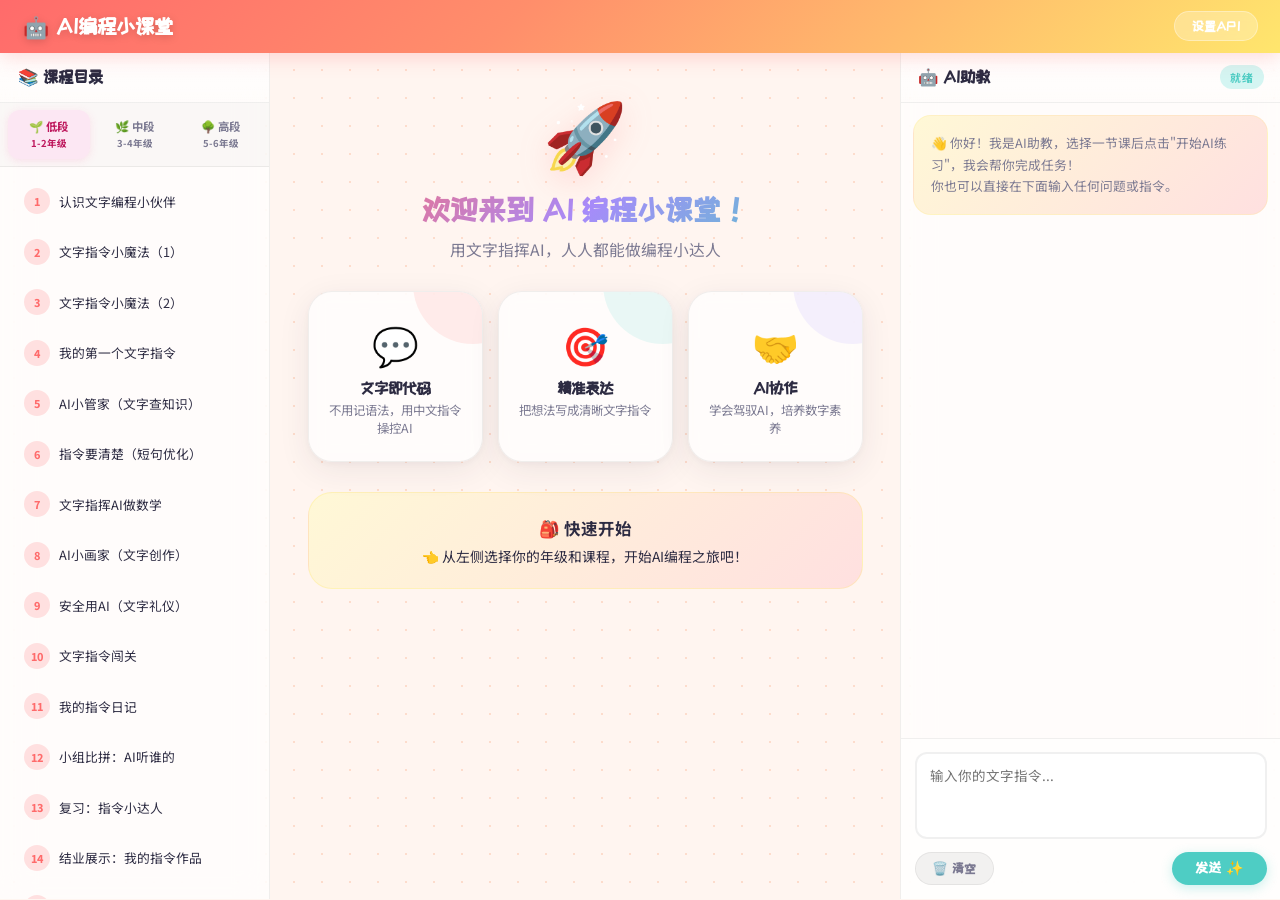
==== index.html @ 0c9fdfef "初始版本：小学AI提示词编程教材网站" ====
<!DOCTYPE html>
<html lang="zh-CN">
<head>
  <meta charset="UTF-8">
  <meta name="viewport" content="width=device-width, initial-scale=1.0">
  <title>🌟 小学AI提示词编程 - 学习平台</title>
  <link rel="stylesheet" href="style.css">
  <link rel="preconnect" href="https://fonts.googleapis.com">
  <link rel="preconnect" href="https://fonts.gstatic.com" crossorigin>
  <link href="https://fonts.googleapis.com/css2?family=ZCOOL+KuaiLe&family=Noto+Sans+SC:wght@400;500;700;900&display=swap" rel="stylesheet">
</head>
<body>
  <!-- 顶部导航栏 -->
  <header class="top-bar">
    <div class="logo">🤖 <span>AI编程小课堂</span></div>
    <div class="api-config">
      <button id="configBtn" class="btn btn-config" onclick="toggleApiConfig()">设置API</button>
      <div id="apiConfigPanel" class="api-config-panel hidden">
        <label>DeepSeek API Key：</label>
        <input type="password" id="apiKeyInput" placeholder="输入你的 API Key">
        <button class="btn btn-save" onclick="saveApiKey()">保存</button>
        <p class="hint">💡 前往 <a href="https://platform.deepseek.com" target="_blank">platform.deepseek.com</a> 获取</p>
      </div>
    </div>
  </header>

  <div class="main-layout">
    <!-- 左侧课程导航 -->
    <aside class="sidebar" id="sidebar">
      <div class="sidebar-header">
        <h2>📚 课程目录</h2>
      </div>
      <div class="level-tabs">
        <button class="level-tab active" data-level="low" onclick="switchLevel('low')">🌱 低段<br><small>1-2年级</small></button>
        <button class="level-tab" data-level="mid" onclick="switchLevel('mid')">🌿 中段<br><small>3-4年级</small></button>
        <button class="level-tab" data-level="high" onclick="switchLevel('high')">🌳 高段<br><small>5-6年级</small></button>
      </div>
      <nav class="lesson-list" id="lessonList">
        <!-- JS动态生成 -->
      </nav>
    </aside>

    <!-- 中间内容区 -->
    <main class="content" id="contentArea">
      <!-- 欢迎页 -->
      <div class="welcome" id="welcomePage">
        <div class="welcome-hero">
          <div class="welcome-icon">🚀</div>
          <h1>欢迎来到 AI 编程小课堂！</h1>
          <p class="welcome-subtitle">用文字指挥AI，人人都能做编程小达人</p>
        </div>
        <div class="features">
          <div class="feature-card">
            <div class="feature-icon">💬</div>
            <h3>文字即代码</h3>
            <p>不用记语法，用中文指令操控AI</p>
          </div>
          <div class="feature-card">
            <div class="feature-icon">🎯</div>
            <h3>精准表达</h3>
            <p>把想法写成清晰文字指令</p>
          </div>
          <div class="feature-card">
            <div class="feature-icon">🤝</div>
            <h3>AI协作</h3>
            <p>学会驾驭AI，培养数字素养</p>
          </div>
        </div>
        <div class="quick-start">
          <h2>🎒 快速开始</h2>
          <p>👈 从左侧选择你的年级和课程，开始AI编程之旅吧！</p>
        </div>
      </div>
      <!-- 课程详情页 -->
      <div class="lesson-detail hidden" id="lessonDetail">
        <div class="lesson-header">
          <span class="lesson-badge" id="lessonBadge"></span>
          <h1 id="lessonTitle"></h1>
        </div>
        <div class="lesson-body" id="lessonBody"></div>
        <button class="btn btn-practice" id="practiceBtn" onclick="startPractice()">
          🚀 开始AI练习
        </button>
      </div>
    </main>

    <!-- 右侧AI对话区 -->
    <aside class="chat-panel" id="chatPanel">
      <div class="chat-header">
        <h2>🤖 AI助教</h2>
        <span class="chat-status" id="chatStatus">就绪</span>
      </div>
      <div class="chat-hint" id="chatHint">
        <p>👋 你好！我是AI助教，选择一节课后点击"开始AI练习"，我会帮你完成任务！</p>
        <p>你也可以直接在下面输入任何问题或指令。</p>
      </div>
      <div class="chat-messages" id="chatMessages"></div>
      <div class="chat-input-area">
        <textarea id="chatInput" placeholder="输入你的文字指令..." rows="3" onkeydown="handleKeyDown(event)"></textarea>
        <div class="chat-actions">
          <button class="btn btn-clear" onclick="clearChat()">🗑️ 清空</button>
          <button class="btn btn-send" id="sendBtn" onclick="sendMessage()">发送 ✨</button>
        </div>
      </div>
    </aside>
  </div>

  <!-- 代码预览弹窗 -->
  <div class="code-preview-modal" id="codePreviewModal">
    <div class="code-preview-container">
      <div class="code-preview-header">
        <span>🎨 代码运行效果</span>
        <button class="code-preview-close" onclick="closeCodePreview()">✕ 关闭</button>
      </div>
      <iframe id="codePreviewFrame" sandbox="allow-scripts allow-same-origin" class="code-preview-iframe"></iframe>
    </div>
  </div>

  <!-- 移动端切换按钮 -->
  <div class="mobile-tabs">
    <button class="mobile-tab active" onclick="showMobileView('sidebar')">📚 课程</button>
    <button class="mobile-tab" onclick="showMobileView('content')">📖 内容</button>
    <button class="mobile-tab" onclick="showMobileView('chat')">🤖 AI</button>
  </div>

  <script src="app.js"></script>
</body>
</html>
---- style.css ----
/* ========================================
   🎨 童趣积木风 — Playful Building Blocks
   ======================================== */

/* ===== Reset & Variables ===== */
*, *::before, *::after { margin: 0; padding: 0; box-sizing: border-box; }

:root {
  /* — Candy Palette — */
  --coral: #FF6B6B;
  --coral-soft: #FFE0E0;
  --sky: #4ECDC4;
  --sky-soft: #D4F5F2;
  --sun: #FFE66D;
  --sun-soft: #FFF8D6;
  --grape: #A78BFA;
  --grape-soft: #EDE9FE;
  --bubblegum: #F472B6;
  --bubblegum-soft: #FCE7F3;
  --ocean: #38BDF8;
  --ocean-soft: #E0F2FE;

  /* — Surfaces — */
  --bg-canvas: #FFF5F0;
  --bg-dots: radial-gradient(circle, #fddccc 1px, transparent 1px);
  --card-glass: rgba(255, 255, 255, .72);
  --card-solid: #ffffff;
  --border-soft: rgba(0, 0, 0, .06);

  /* — Text — */
  --ink: #2D2B42;
  --ink-light: #7C7A92;
  --ink-faint: #B0AECA;

  /* — Shadows — */
  --shadow-card: 0 8px 32px rgba(45, 43, 66, .08), 0 2px 8px rgba(45, 43, 66, .04);
  --shadow-float: 0 12px 40px rgba(45, 43, 66, .12);
  --shadow-btn: 0 6px 20px rgba(255, 107, 107, .3);

  /* — Radii — */
  --r-sm: 12px;
  --r-md: 18px;
  --r-lg: 24px;
  --r-pill: 50px;
}

html { font-size: 15px; scroll-behavior: smooth; }

body {
  font-family: 'Noto Sans SC', 'PingFang SC', system-ui, sans-serif;
  color: var(--ink);
  min-height: 100vh;
  background-color: var(--bg-canvas);
  background-image: var(--bg-dots);
  background-size: 28px 28px;
}

.hidden { display: none !important; }

/* ===== Fun Heading Font ===== */
.logo span, .welcome h1, #lessonTitle, .feature-card h3, .chat-header h2, .sidebar-header h2 {
  font-family: 'ZCOOL KuaiLe', 'Noto Sans SC', cursive;
}

/* ================================================
   TOP BAR — floating candy gradient
   ================================================ */
.top-bar {
  position: sticky; top: 0; z-index: 100;
  display: flex; align-items: center; justify-content: space-between;
  padding: .75rem 1.5rem;
  background: linear-gradient(135deg, var(--coral) 0%, #FF8E6B 40%, var(--sun) 100%);
  color: #fff;
  box-shadow: 0 4px 20px rgba(255, 107, 107, .25);
}
.logo {
  font-size: 1.4rem; font-weight: 900;
  display: flex; align-items: center; gap: .5rem;
  text-shadow: 0 2px 8px rgba(0,0,0,.15);
}

/* — API Config — */
.api-config { position: relative; }
.api-config-panel {
  position: absolute; right: 0; top: 120%;
  background: var(--card-solid); color: var(--ink);
  padding: 1.2rem; border-radius: var(--r-md);
  box-shadow: var(--shadow-float); width: 320px; z-index: 200;
  border: 2px solid var(--border-soft);
}
.api-config-panel label { font-weight: 700; font-size: .85rem; }
.api-config-panel input {
  width: 100%; padding: .55rem .8rem; margin: .5rem 0;
  border: 2px solid var(--border-soft); border-radius: var(--r-sm);
  font-size: .9rem; outline: none; transition: border .2s;
}
.api-config-panel input:focus { border-color: var(--coral); }
.api-config-panel .hint { font-size: .75rem; color: var(--ink-light); margin-top: .4rem; }
.api-config-panel .hint a { color: var(--coral); text-decoration: underline; }

/* ================================================
   BUTTONS — rounded bubbly
   ================================================ */
.btn {
  border: none; cursor: pointer;
  font-family: 'ZCOOL KuaiLe', 'Noto Sans SC', cursive;
  font-weight: 600; border-radius: var(--r-pill);
  transition: all .25s cubic-bezier(.4, 0, .2, 1);
  letter-spacing: .02em;
}
.btn:active { transform: scale(.96); }

.btn-config {
  background: rgba(255,255,255,.25); color: #fff;
  padding: .5rem 1.1rem; font-size: .85rem;
  -webkit-backdrop-filter: blur(4px); backdrop-filter: blur(4px); border: 1.5px solid rgba(255,255,255,.35);
}
.btn-config:hover { background: rgba(255,255,255,.45); }

.btn-save {
  background: var(--coral); color: #fff;
  padding: .45rem 1.4rem; font-size: .85rem;
  box-shadow: 0 3px 12px rgba(255,107,107,.3);
}
.btn-save:hover { background: #FF5252; }

.btn-practice {
  display: block; margin: 2rem auto 0;
  padding: 1rem 2.8rem; font-size: 1.15rem;
  background: linear-gradient(135deg, var(--coral), #FF8E6B, var(--sun));
  background-size: 200% 200%;
  color: #fff; border-radius: var(--r-pill);
  box-shadow: var(--shadow-btn);
  animation: btnShimmer 3s ease infinite, pulse 2s ease-in-out infinite;
  text-shadow: 0 1px 4px rgba(0,0,0,.15);
}
@keyframes btnShimmer {
  0% { background-position: 0% 50%; }
  50% { background-position: 100% 50%; }
  100% { background-position: 0% 50%; }
}
@keyframes pulse {
  0%, 100% { transform: scale(1); }
  50% { transform: scale(1.05); }
}

.btn-send {
  background: var(--sky); color: #fff;
  padding: .55rem 1.5rem; font-size: .95rem;
  box-shadow: 0 3px 12px rgba(78, 205, 196, .3);
}
.btn-send:hover { background: #3DBDB4; }
.btn-send:disabled { background: var(--ink-faint); box-shadow: none; cursor: wait; }

.btn-clear {
  background: rgba(0,0,0,.05); color: var(--ink-light);
  padding: .55rem 1.1rem; font-size: .85rem;
  border: 1.5px solid var(--border-soft);
}
.btn-clear:hover { background: rgba(0,0,0,.08); }

/* ================================================
   MAIN LAYOUT
   ================================================ */
.main-layout { display: flex; height: calc(100vh - 54px); overflow: hidden; }

/* ================================================
   SIDEBAR — frosted glass
   ================================================ */
.sidebar {
  width: 270px; min-width: 270px;
  background: var(--card-glass);
  -webkit-backdrop-filter: blur(16px);
  backdrop-filter: blur(16px);
  border-right: 1.5px solid var(--border-soft);
  display: flex; flex-direction: column; overflow: hidden;
}
.sidebar-header {
  padding: 1rem 1.2rem;
  border-bottom: 1.5px solid var(--border-soft);
  background: linear-gradient(180deg, rgba(255,255,255,.5), transparent);
}
.sidebar-header h2 { font-size: 1.1rem; color: var(--ink); }

/* — Level Tabs — */
.level-tabs {
  display: flex; gap: 4px; padding: .5rem;
  border-bottom: 1.5px solid var(--border-soft);
  background: rgba(0,0,0,.02);
}
.level-tab {
  flex: 1; padding: .55rem .3rem; text-align: center;
  font-size: .76rem; font-weight: 700; font-family: inherit;
  background: none; border: none; cursor: pointer;
  border-radius: var(--r-sm); transition: all .2s;
  color: var(--ink-light);
}
.level-tab:hover { background: rgba(0,0,0,.04); }
.level-tab.active[data-level="low"] {
  background: var(--bubblegum-soft); color: #BE185D;
  box-shadow: 0 2px 8px rgba(244,114,182,.2);
}
.level-tab.active[data-level="mid"] {
  background: var(--ocean-soft); color: #0369A1;
  box-shadow: 0 2px 8px rgba(56,189,248,.2);
}
.level-tab.active[data-level="high"] {
  background: var(--grape-soft); color: #6D28D9;
  box-shadow: 0 2px 8px rgba(167,139,250,.2);
}

/* — Lesson List — */
.lesson-list { flex: 1; overflow-y: auto; padding: .5rem .6rem; }
.lesson-item {
  padding: .65rem .9rem; margin: 3px 0; border-radius: var(--r-sm); cursor: pointer;
  font-size: .85rem; transition: all .2s; display: flex; align-items: center; gap: .6rem;
  border: 1.5px solid transparent;
}
.lesson-item:hover {
  background: rgba(255, 107, 107, .06);
  border-color: rgba(255, 107, 107, .15);
  transform: translateX(4px);
}
.lesson-item.active {
  background: linear-gradient(135deg, var(--coral), #FF8E6B);
  color: #fff; font-weight: 600;
  box-shadow: 0 4px 14px rgba(255, 107, 107, .25);
  border-color: transparent;
}
.lesson-num {
  width: 26px; height: 26px; border-radius: 50%;
  display: flex; align-items: center; justify-content: center;
  font-size: .72rem; font-weight: 800; flex-shrink: 0;
  transition: all .2s;
}
.lesson-item .lesson-num { background: var(--coral-soft); color: var(--coral); }
.lesson-item.active .lesson-num { background: rgba(255,255,255,.3); color: #fff; }

/* ================================================
   CONTENT AREA
   ================================================ */
.content {
  flex: 1; overflow-y: auto; padding: 2rem 2.5rem;
  background: transparent;
}

/* — Welcome Page — */
.welcome { max-width: 680px; margin: 0 auto; text-align: center; }
.welcome-hero { margin-bottom: 2rem; }
.welcome-icon {
  font-size: 4.5rem; margin-bottom: .6rem;
  animation: float 3s ease-in-out infinite;
  filter: drop-shadow(0 8px 16px rgba(255,107,107,.2));
}
@keyframes float {
  0%, 100% { transform: translateY(0) rotate(0deg); }
  50% { transform: translateY(-14px) rotate(3deg); }
}
.welcome h1 {
  font-size: 2rem;
  background: linear-gradient(135deg, var(--coral), var(--grape), var(--sky));
  -webkit-background-clip: text; -webkit-text-fill-color: transparent;
  background-clip: text;
  line-height: 1.4;
}
.welcome-subtitle {
  color: var(--ink-light); font-size: 1.05rem; margin-top: .5rem;
}
.features {
  display: grid; grid-template-columns: repeat(3, 1fr);
  gap: 1rem; margin: 2rem 0;
}
.feature-card {
  background: var(--card-glass);
  -webkit-backdrop-filter: blur(8px); backdrop-filter: blur(8px);
  padding: 1.6rem 1.2rem; border-radius: var(--r-lg);
  box-shadow: var(--shadow-card);
  border: 1.5px solid var(--border-soft);
  transition: transform .25s, box-shadow .25s;
  position: relative; overflow: hidden;
}
.feature-card::before {
  content: ''; position: absolute; top: -40%; right: -30%;
  width: 120px; height: 120px; border-radius: 50%;
  opacity: .12; z-index: 0;
}
.feature-card:nth-child(1)::before { background: var(--coral); }
.feature-card:nth-child(2)::before { background: var(--sky); }
.feature-card:nth-child(3)::before { background: var(--grape); }
.feature-card:hover {
  transform: translateY(-6px) rotate(-1deg);
  box-shadow: var(--shadow-float);
}
.feature-icon { font-size: 2.5rem; margin-bottom: .6rem; position: relative; z-index: 1; }
.feature-card h3 { font-size: 1.05rem; margin-bottom: .35rem; position: relative; z-index: 1; }
.feature-card p { font-size: .83rem; color: var(--ink-light); position: relative; z-index: 1; }

.quick-start {
  background: linear-gradient(135deg, var(--sun-soft), var(--coral-soft));
  padding: 1.5rem; border-radius: var(--r-lg); margin-top: 1rem;
  border: 1.5px solid rgba(255, 230, 109, .3);
}
.quick-start h2 { font-size: 1.1rem; margin-bottom: .4rem; }
.quick-start p { font-size: .92rem; }

/* ================================================
   LESSON DETAIL
   ================================================ */
.lesson-header { margin-bottom: 1.5rem; }
.lesson-badge {
  display: inline-block; padding: .3rem .9rem; border-radius: var(--r-pill);
  font-size: .78rem; font-weight: 700; margin-bottom: .6rem;
  letter-spacing: .03em;
}
.badge-low { background: var(--bubblegum-soft); color: #BE185D; }
.badge-mid { background: var(--ocean-soft); color: #0369A1; }
.badge-high { background: var(--grape-soft); color: #6D28D9; }

#lessonTitle {
  font-size: 1.6rem; line-height: 1.3;
  background: linear-gradient(135deg, var(--ink), var(--grape));
  -webkit-background-clip: text; -webkit-text-fill-color: transparent;
  background-clip: text;
}

.lesson-body { line-height: 1.85; font-size: .95rem; }
.lesson-body h3 {
  font-size: 1.1rem; margin: 1.4rem 0 .5rem;
  color: var(--coral);
  font-family: 'ZCOOL KuaiLe', cursive;
}
.lesson-body .task-step {
  background: var(--card-glass);
  -webkit-backdrop-filter: blur(4px); backdrop-filter: blur(4px);
  padding: 1rem 1.2rem; border-radius: var(--r-sm); margin: .6rem 0;
  border-left: 4px solid var(--sky);
  box-shadow: 0 2px 8px rgba(0,0,0,.03);
}
.lesson-body .task-step strong { color: var(--sky); }

.lesson-body .sample-prompt {
  background: linear-gradient(135deg, #2D2B42, #3D3B56);
  color: #E8E6F0; padding: 1.1rem 1.3rem; border-radius: var(--r-md);
  margin: .8rem 0; font-family: 'Courier New', monospace; font-size: .88rem;
  position: relative; line-height: 1.65; white-space: pre-wrap;
  border: 1.5px solid rgba(167, 139, 250, .2);
  box-shadow: 0 4px 16px rgba(45, 43, 66, .15);
  display: flex; flex-direction: column; gap: .5rem;
}
.lesson-body .sample-prompt .copy-btn {
  align-self: flex-end; order: -1;
  background: rgba(255,255,255,.1); border: 1px solid rgba(255,255,255,.15);
  color: #A78BFA; padding: .3rem .7rem; border-radius: var(--r-sm);
  cursor: pointer; font-size: .75rem; transition: all .2s;
  flex-shrink: 0;
}
.lesson-body .sample-prompt .copy-btn:hover { background: rgba(255,255,255,.2); color: #fff; }

.lesson-body .checklist { list-style: none; margin: .8rem 0; }
.lesson-body .checklist li {
  padding: .45rem 0; font-size: .9rem;
  display: flex; align-items: center; gap: .4rem;
}
.lesson-body .checklist li::before {
  content: '☐'; color: var(--sky); font-weight: 700; font-size: 1.1rem;
}

/* ================================================
   CHAT PANEL — bubbly conversation
   ================================================ */
.chat-panel {
  width: 380px; min-width: 340px;
  background: var(--card-glass);
  -webkit-backdrop-filter: blur(16px);
  backdrop-filter: blur(16px);
  border-left: 1.5px solid var(--border-soft);
  display: flex; flex-direction: column;
}
.chat-header {
  padding: .85rem 1.1rem;
  border-bottom: 1.5px solid var(--border-soft);
  display: flex; align-items: center; justify-content: space-between;
  background: linear-gradient(180deg, rgba(255,255,255,.5), transparent);
}
.chat-header h2 { font-size: 1.1rem; color: var(--ink); }
.chat-status {
  font-size: .72rem; padding: .25rem .7rem;
  background: var(--sky-soft); color: var(--sky);
  border-radius: var(--r-pill); font-weight: 700;
  letter-spacing: .03em;
}

.chat-hint {
  padding: 1.1rem; margin: .8rem;
  background: linear-gradient(135deg, var(--sun-soft), var(--coral-soft));
  border-radius: var(--r-md); font-size: .85rem;
  color: var(--ink-light); line-height: 1.7;
  border: 1.5px solid rgba(255, 230, 109, .2);
}

.chat-messages {
  flex: 1; overflow-y: auto; padding: .8rem;
  display: flex; flex-direction: column; gap: .7rem;
}

.chat-msg {
  max-width: 90%; padding: .9rem 1.1rem;
  border-radius: var(--r-md); font-size: .88rem; line-height: 1.7;
  animation: msgIn .3s cubic-bezier(.4, 0, .2, 1);
  box-shadow: 0 2px 8px rgba(0,0,0,.04);
}
@keyframes msgIn {
  from { opacity: 0; transform: translateY(10px) scale(.97); }
  to { opacity: 1; transform: translateY(0) scale(1); }
}
.chat-msg.user {
  align-self: flex-end;
  background: linear-gradient(135deg, var(--grape-soft), #F3EFFE);
  color: var(--ink);
  border-bottom-right-radius: 6px;
  border: 1.5px solid rgba(167, 139, 250, .15);
}
.chat-msg.ai {
  align-self: flex-start;
  background: var(--card-solid);
  color: var(--ink);
  border-bottom-left-radius: 6px;
  border: 1.5px solid var(--border-soft);
}
.chat-msg.ai pre {
  background: linear-gradient(135deg, #2D2B42, #3D3B56);
  color: #E8E6F0; padding: .9rem; border-radius: var(--r-sm);
  margin: .5rem 0; overflow-x: auto; font-size: .82rem;
  white-space: pre-wrap; word-break: break-all;
  border: 1px solid rgba(167, 139, 250, .15);
}
.chat-msg.ai code {
  background: rgba(167, 139, 250, .1); color: var(--grape);
  padding: .15rem .4rem; border-radius: 6px; font-size: .84rem;
}
.chat-msg.ai pre code { background: none; padding: 0; color: inherit; }
.chat-msg.system {
  align-self: center;
  background: linear-gradient(135deg, var(--sun-soft), var(--coral-soft));
  color: #92400e; font-size: .8rem; text-align: center;
  padding: .5rem 1.1rem; border-radius: var(--r-pill);
  border: 1px solid rgba(255, 230, 109, .3);
}
.chat-msg .typing-dots::after {
  content: ''; animation: dots 1.2s infinite;
}
@keyframes dots { 0%{content:'.'} 33%{content:'..'} 66%{content:'...'} }

.typing-cursor {
  display: inline-block; color: var(--sky);
  animation: blink .6s infinite;
  font-weight: 700; margin-left: 1px;
}
@keyframes blink { 0%,100%{opacity:1} 50%{opacity:0} }

.chat-input-area {
  padding: .9rem; border-top: 1.5px solid var(--border-soft);
  background: rgba(255,255,255,.5);
}
.chat-input-area textarea {
  width: 100%; border: 2px solid var(--border-soft);
  border-radius: var(--r-sm); padding: .75rem .9rem;
  font-family: inherit; font-size: .9rem;
  resize: none; outline: none; transition: border .2s;
  background: var(--card-solid);
}
.chat-input-area textarea:focus { border-color: var(--sky); }
.chat-actions { display: flex; justify-content: space-between; margin-top: .6rem; }

/* ================================================
   MOBILE RESPONSIVE
   ================================================ */
.mobile-tabs { display: none; }
@media (max-width: 900px) {
  .main-layout { flex-direction: column; }
  .sidebar, .chat-panel {
    width: 100%; min-width: 100%; display: none; border: none;
  }
  .sidebar.show, .chat-panel.show, .content.show { display: flex; flex: 1; }
  .content.show { display: block; }
  .content { padding: 1.2rem; }
  .mobile-tabs {
    display: flex; position: fixed; bottom: 0; left: 0; right: 0; z-index: 100;
    background: var(--card-glass);
    -webkit-backdrop-filter: blur(12px); backdrop-filter: blur(12px);
    border-top: 1.5px solid var(--border-soft); padding: .35rem;
    box-shadow: 0 -4px 20px rgba(0,0,0,.06);
  }
  .mobile-tab {
    flex: 1; padding: .65rem; border: none; background: none;
    font-size: .85rem; font-weight: 600; cursor: pointer;
    border-radius: var(--r-sm); transition: all .2s;
    font-family: 'ZCOOL KuaiLe', cursive; color: var(--ink-light);
  }
  .mobile-tab.active {
    background: linear-gradient(135deg, var(--coral), #FF8E6B);
    color: #fff; box-shadow: 0 3px 12px rgba(255,107,107,.25);
  }
  .features { grid-template-columns: 1fr; }
}

/* ================================================
   SCROLLBAR — candy thin
   ================================================ */
::-webkit-scrollbar { width: 6px; }
::-webkit-scrollbar-track { background: transparent; }
::-webkit-scrollbar-thumb {
  background: linear-gradient(180deg, var(--coral-soft), var(--grape-soft));
  border-radius: 3px;
}
::-webkit-scrollbar-thumb:hover { background: var(--coral); }


/* ================================================
   CODE RUN BUTTON & PREVIEW MODAL
   ================================================ */
.code-block-wrap {
  position: relative; margin: .5rem 0;
}
.btn-run-code {
  display: block; width: 100%; margin-top: .5rem;
  padding: .7rem 1rem; border: 2px solid #10B981; border-radius: var(--r-sm);
  background: linear-gradient(135deg, #10B981, #059669);
  color: #fff; font-family: 'ZCOOL KuaiLe', cursive;
  font-size: 1rem; font-weight: 700; cursor: pointer;
  transition: all .25s; letter-spacing: .06em;
  box-shadow: 0 4px 14px rgba(16, 185, 129, .4);
  text-shadow: 0 1px 2px rgba(0,0,0,.2);
}
.btn-run-code:hover {
  transform: translateY(-2px) scale(1.02);
  background: linear-gradient(135deg, #059669, #047857);
  box-shadow: 0 6px 20px rgba(16, 185, 129, .5);
}
.btn-run-code:active { transform: scale(.97); }

.code-preview-modal {
  display: none; position: fixed; inset: 0; z-index: 1000;
  background: rgba(0,0,0,.5);
  -webkit-backdrop-filter: blur(6px); backdrop-filter: blur(6px);
  align-items: center; justify-content: center;
}
.code-preview-modal.show { display: flex; }

.code-preview-container {
  width: 90%; max-width: 700px; height: 75vh;
  background: var(--card-solid); border-radius: var(--r-lg);
  box-shadow: 0 20px 60px rgba(0,0,0,.2);
  display: flex; flex-direction: column; overflow: hidden;
  border: 2px solid var(--border-soft);
  animation: modalIn .3s cubic-bezier(.4, 0, .2, 1);
}
@keyframes modalIn {
  from { opacity: 0; transform: scale(.9) translateY(20px); }
  to { opacity: 1; transform: scale(1) translateY(0); }
}

.code-preview-header {
  display: flex; align-items: center; justify-content: space-between;
  padding: .8rem 1.2rem;
  background: linear-gradient(135deg, var(--mint-soft), var(--sky-soft));
  border-bottom: 1.5px solid var(--border-soft);
  font-family: 'ZCOOL KuaiLe', cursive; font-size: 1.05rem;
  color: var(--ink);
}
.code-preview-close {
  background: linear-gradient(135deg, var(--coral), #FF8E6B);
  color: #fff; border: none; padding: .4rem 1rem;
  border-radius: var(--r-pill); cursor: pointer;
  font-family: 'ZCOOL KuaiLe', cursive; font-size: .85rem;
  transition: all .2s;
}
.code-preview-close:hover { transform: scale(1.05); box-shadow: 0 3px 12px rgba(255,107,107,.3); }

.code-preview-iframe {
  flex: 1; width: 100%; border: none; background: #fff;
}
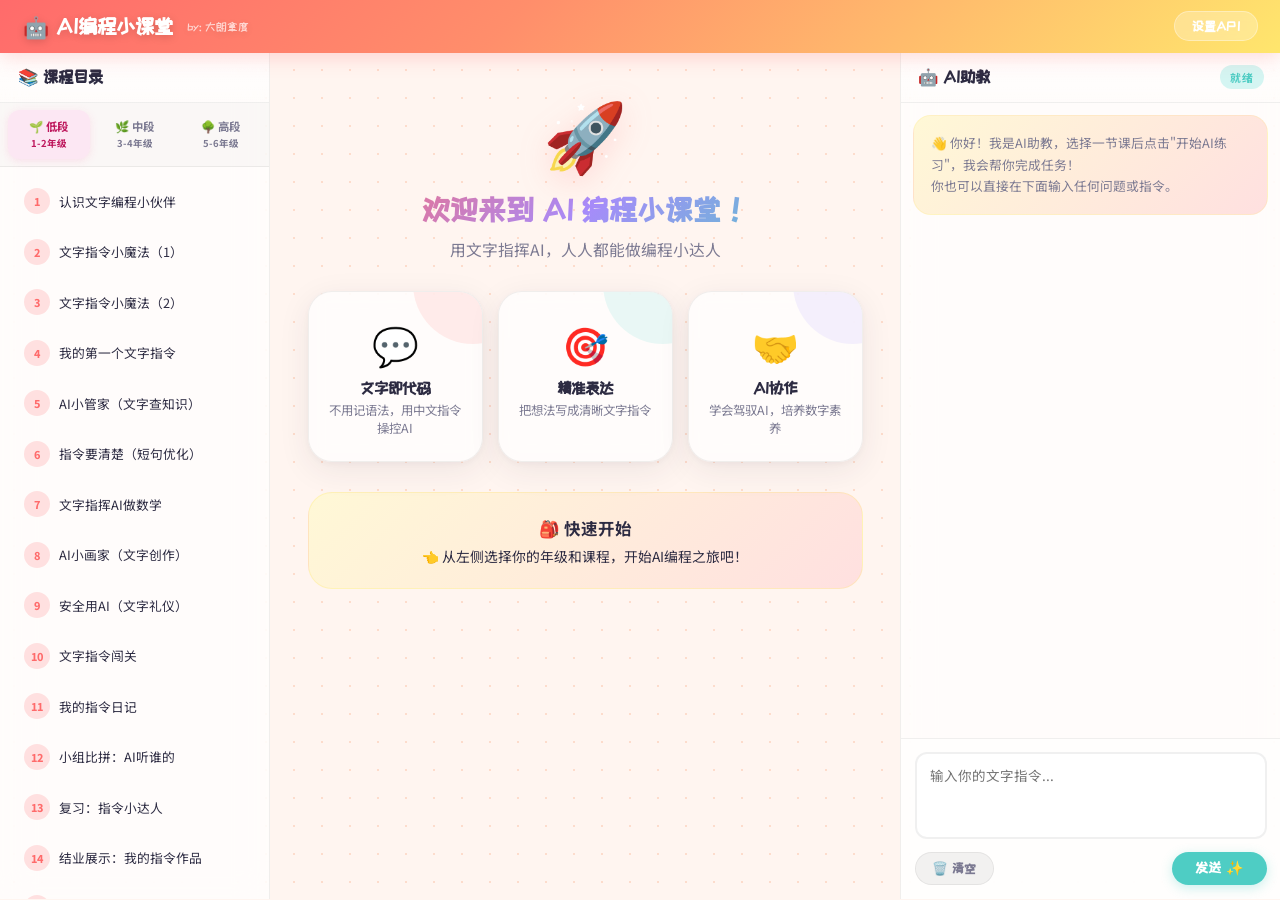
==== commit 49412e9f: "顶部标题添加 by: 大朗拿度" ====
--- a/index.html
+++ b/index.html
@@ -12,7 +12,7 @@
 <body>
   <!-- 顶部导航栏 -->
   <header class="top-bar">
-    <div class="logo">🤖 <span>AI编程小课堂</span></div>
+    <div class="logo">🤖 <span>AI编程小课堂</span> <span style="font-size:.55em;opacity:.7;font-weight:400;margin-left:6px">by: 大朗拿度</span></div>
     <div class="api-config">
       <button id="configBtn" class="btn btn-config" onclick="toggleApiConfig()">设置API</button>
       <div id="apiConfigPanel" class="api-config-panel hidden">
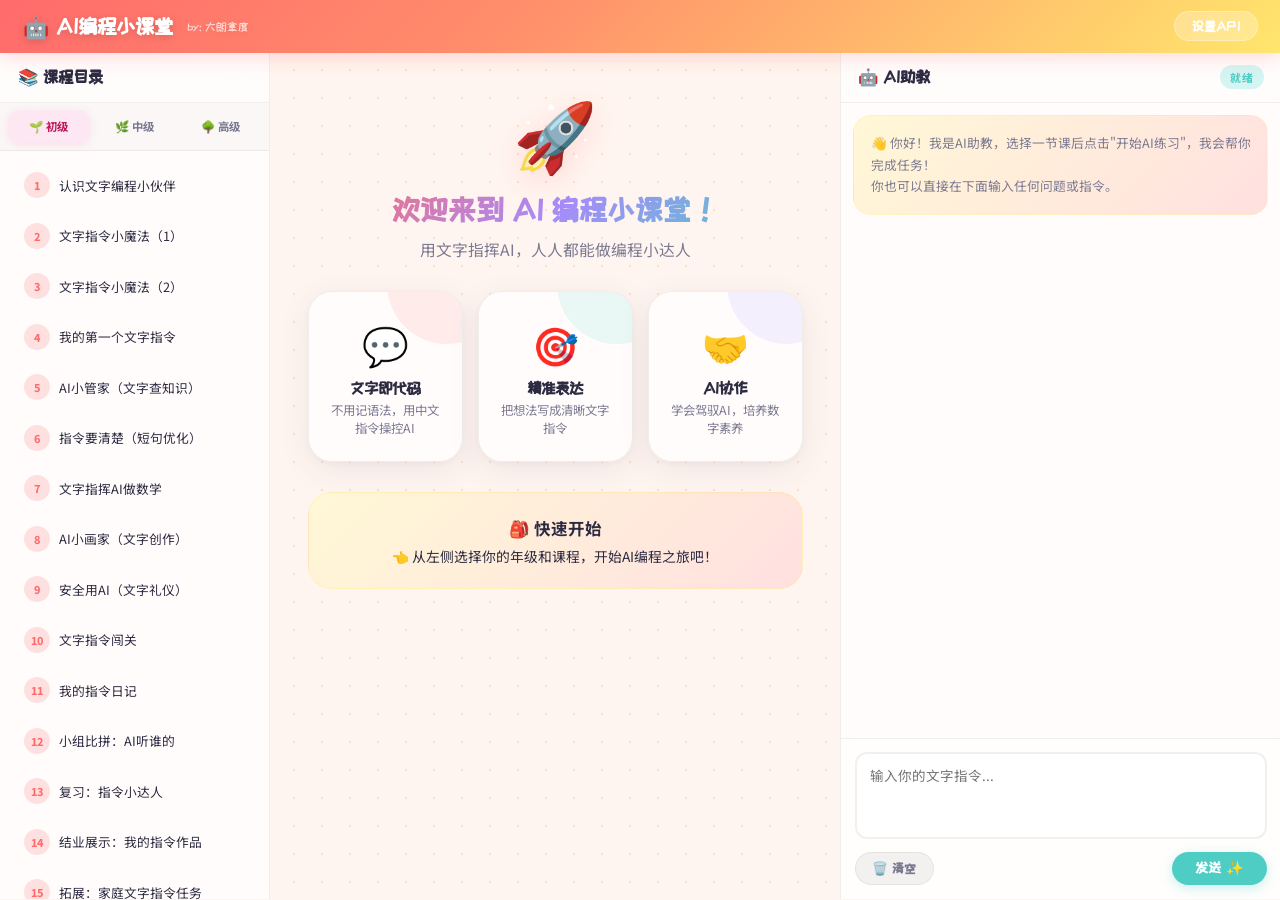
==== commit 54444384: "feat: 课程级别名称改为初级/中级/高级" ====
--- a/index.html
+++ b/index.html
@@ -31,9 +31,9 @@
         <h2>📚 课程目录</h2>
       </div>
       <div class="level-tabs">
-        <button class="level-tab active" data-level="low" onclick="switchLevel('low')">🌱 低段<br><small>1-2年级</small></button>
-        <button class="level-tab" data-level="mid" onclick="switchLevel('mid')">🌿 中段<br><small>3-4年级</small></button>
-        <button class="level-tab" data-level="high" onclick="switchLevel('high')">🌳 高段<br><small>5-6年级</small></button>
+        <button class="level-tab active" data-level="low" onclick="switchLevel('low')">🌱 初级</button>
+        <button class="level-tab" data-level="mid" onclick="switchLevel('mid')">🌿 中级</button>
+        <button class="level-tab" data-level="high" onclick="switchLevel('high')">🌳 高级</button>
       </div>
       <nav class="lesson-list" id="lessonList">
         <!-- JS动态生成 -->
--- a/style.css
+++ b/style.css
@@ -369,7 +369,7 @@
    CHAT PANEL — bubbly conversation
    ================================================ */
 .chat-panel {
-  width: 380px; min-width: 340px;
+  width: 440px; min-width: 380px;
   background: var(--card-glass);
   -webkit-backdrop-filter: blur(16px);
   backdrop-filter: blur(16px);
@@ -478,12 +478,51 @@
 .mobile-tabs { display: none; }
 @media (max-width: 900px) {
   .main-layout { flex-direction: column; }
-  .sidebar, .chat-panel {
+  .sidebar, .chat-panel, .content {
     width: 100%; min-width: 100%; display: none; border: none;
   }
-  .sidebar.show, .chat-panel.show, .content.show { display: flex; flex: 1; }
+  .sidebar.show, .chat-panel.show { display: flex; flex: 1; }
   .content.show { display: block; }
-  .content { padding: 1.2rem; }
+  .content { padding: 1.2rem; padding-bottom: 70px; }
+  .sidebar { padding-bottom: 0; }
+  .sidebar.show {
+    max-height: calc(100vh - 54px - 52px);
+    overflow: hidden;
+  }
+  .sidebar.show .lesson-list {
+    padding-bottom: 8px;
+    -webkit-mask-image: linear-gradient(to bottom, #000 82%, transparent 100%);
+    mask-image: linear-gradient(to bottom, #000 82%, transparent 100%);
+  }
+  .sidebar.show .lesson-list::-webkit-scrollbar { width: 4px; }
+  .sidebar.show .lesson-list::-webkit-scrollbar-thumb {
+    background: rgba(255,107,107,.35); border-radius: 4px;
+  }
+  .sidebar.show .sidebar-header::after {
+    content: '↕ 上下滑动查看更多课程';
+    display: block; text-align: center;
+    font-size: .72rem; color: var(--ink-light); opacity: .6;
+    margin-top: 4px; animation: hintBounce 2s ease-in-out infinite;
+  }
+  @keyframes hintBounce {
+    0%,100% { transform: translateY(0); }
+    50% { transform: translateY(3px); }
+  }
+  .chat-panel.show {
+    padding-bottom: 0;
+    position: fixed;
+    top: 54px; left: 0; right: 0;
+    bottom: 52px;
+    z-index: 50;
+    flex-direction: column;
+  }
+  .chat-panel.show .chat-messages {
+    flex: 1; overflow-y: auto; -webkit-overflow-scrolling: touch;
+    min-height: 0;
+  }
+  .chat-panel.show .chat-input-area {
+    flex-shrink: 0;
+  }
   .mobile-tabs {
     display: flex; position: fixed; bottom: 0; left: 0; right: 0; z-index: 100;
     background: var(--card-glass);
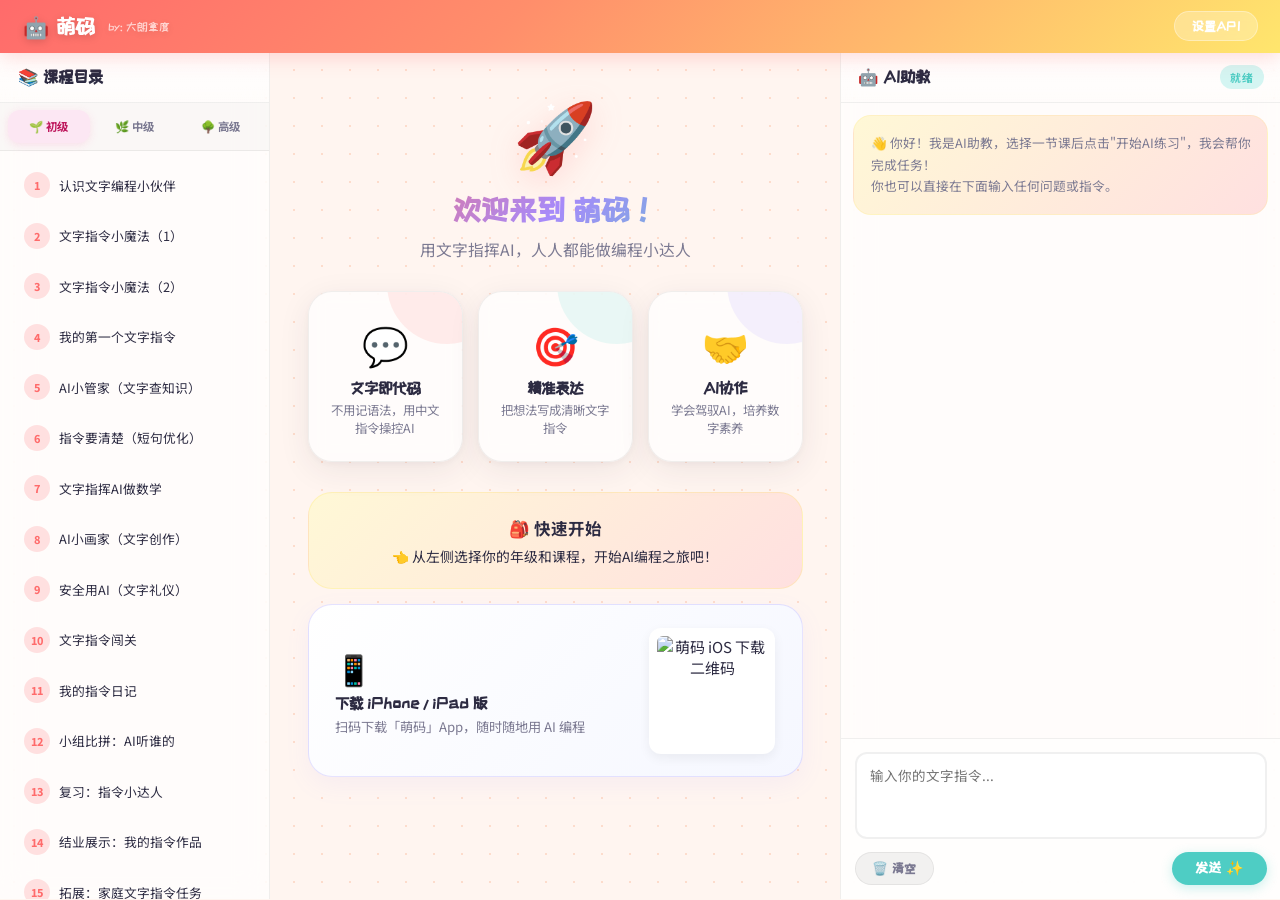
==== commit dd7ad552: "feat: iOS切换到deepseek-v4-flash，对齐网页端参数" ====
--- a/index.html
+++ b/index.html
@@ -3,7 +3,7 @@
 <head>
   <meta charset="UTF-8">
   <meta name="viewport" content="width=device-width, initial-scale=1.0">
-  <title>🌟 小学AI提示词编程 - 学习平台</title>
+  <title>🌟 萌码 - 少儿AI编程学习平台</title>
   <link rel="stylesheet" href="style.css">
   <link rel="preconnect" href="https://fonts.googleapis.com">
   <link rel="preconnect" href="https://fonts.gstatic.com" crossorigin>
@@ -12,7 +12,7 @@
 <body>
   <!-- 顶部导航栏 -->
   <header class="top-bar">
-    <div class="logo">🤖 <span>AI编程小课堂</span> <span style="font-size:.55em;opacity:.7;font-weight:400;margin-left:6px">by: 大朗拿度</span></div>
+    <div class="logo">🤖 <span>萌码</span> <span style="font-size:.55em;opacity:.7;font-weight:400;margin-left:6px">by: 大朗拿度</span></div>
     <div class="api-config">
       <button id="configBtn" class="btn btn-config" onclick="toggleApiConfig()">设置API</button>
       <div id="apiConfigPanel" class="api-config-panel hidden">
@@ -46,7 +46,7 @@
       <div class="welcome" id="welcomePage">
         <div class="welcome-hero">
           <div class="welcome-icon">🚀</div>
-          <h1>欢迎来到 AI 编程小课堂！</h1>
+          <h1>欢迎来到 萌码！</h1>
           <p class="welcome-subtitle">用文字指挥AI，人人都能做编程小达人</p>
         </div>
         <div class="features">
@@ -69,6 +69,16 @@
         <div class="quick-start">
           <h2>🎒 快速开始</h2>
           <p>👈 从左侧选择你的年级和课程，开始AI编程之旅吧！</p>
+        </div>
+        <div class="ios-download">
+          <div class="ios-download-info">
+            <div class="ios-download-icon">📱</div>
+            <h3>下载 iPhone / iPad 版</h3>
+            <p>扫码下载「萌码」App，随时随地用 AI 编程</p>
+          </div>
+          <div class="ios-download-qr">
+            <img src="qrcode.png" alt="萌码 iOS 下载二维码">
+          </div>
         </div>
       </div>
       <!-- 课程详情页 -->
--- a/style.css
+++ b/style.css
@@ -303,6 +303,37 @@
 .quick-start h2 { font-size: 1.1rem; margin-bottom: .4rem; }
 .quick-start p { font-size: .92rem; }
 
+/* — iOS Download QR Card — */
+.ios-download {
+  display: flex; align-items: center; justify-content: space-between;
+  gap: 1.5rem;
+  background: linear-gradient(135deg, #ffffff, #f5f7ff);
+  padding: 1.5rem 1.75rem; border-radius: var(--r-lg); margin-top: 1rem;
+  border: 1.5px solid rgba(155, 144, 255, .25);
+  box-shadow: 0 8px 24px rgba(155, 144, 255, .08);
+}
+.ios-download-info { flex: 1; text-align: left; }
+.ios-download-icon { font-size: 2rem; margin-bottom: .35rem; }
+.ios-download-info h3 {
+  font-size: 1.05rem; margin-bottom: .35rem;
+  font-family: 'ZCOOL KuaiLe', 'Noto Sans SC', cursive;
+  color: var(--ink);
+}
+.ios-download-info p { font-size: .88rem; color: var(--ink-light); }
+.ios-download-qr {
+  flex-shrink: 0;
+  background: #fff; padding: 8px; border-radius: 12px;
+  box-shadow: 0 4px 12px rgba(0, 0, 0, .06);
+}
+.ios-download-qr img {
+  display: block; width: 110px; height: 110px;
+  border-radius: 6px;
+}
+@media (max-width: 480px) {
+  .ios-download { flex-direction: column; text-align: center; gap: 1rem; }
+  .ios-download-info { text-align: center; }
+}
+
 /* ================================================
    LESSON DETAIL
    ================================================ */
